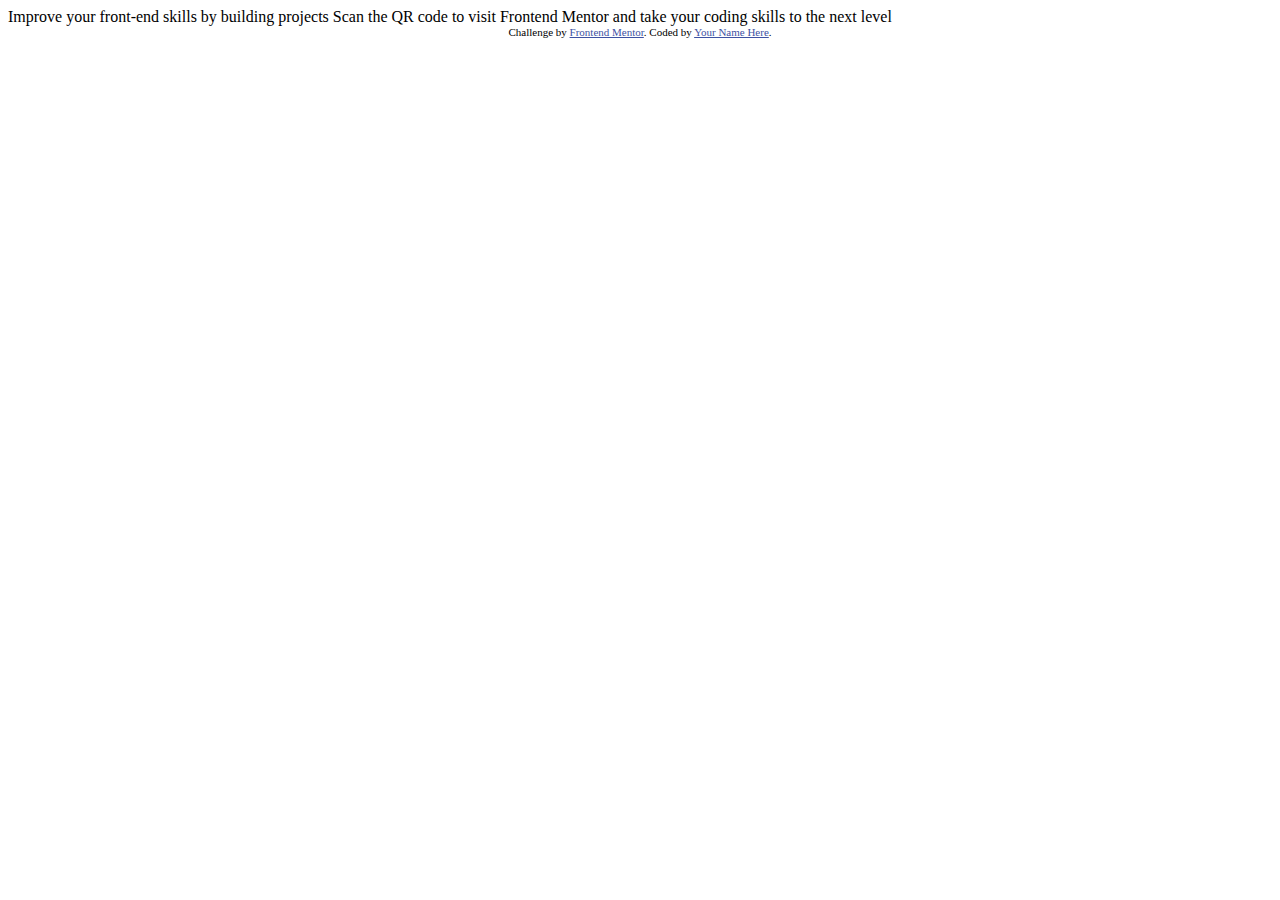
==== challenger02/index.html @ 76127e18 "New challenger02" ====
<!DOCTYPE html>
<html lang="en">
<head>
  <meta charset="UTF-8">
  <meta name="viewport" content="width=device-width, initial-scale=1.0"> <!-- displays site properly based on user's device -->

  <link rel="icon" type="image/png" sizes="32x32" href="./images/favicon-32x32.png">
  
  <title>Frontend Mentor | QR code component</title>

  <!-- Feel free to remove these styles or customise in your own stylesheet 👍 -->
  <style>
    .attribution { font-size: 11px; text-align: center; }
    .attribution a { color: hsl(228, 45%, 44%); }
  </style>
</head>
<body>

  Improve your front-end skills by building projects

  Scan the QR code to visit Frontend Mentor and take your coding skills to the next level
  
  <div class="attribution">
    Challenge by <a href="https://www.frontendmentor.io?ref=challenge" target="_blank">Frontend Mentor</a>. 
    Coded by <a href="#">Your Name Here</a>.
  </div>
</body>
</html>
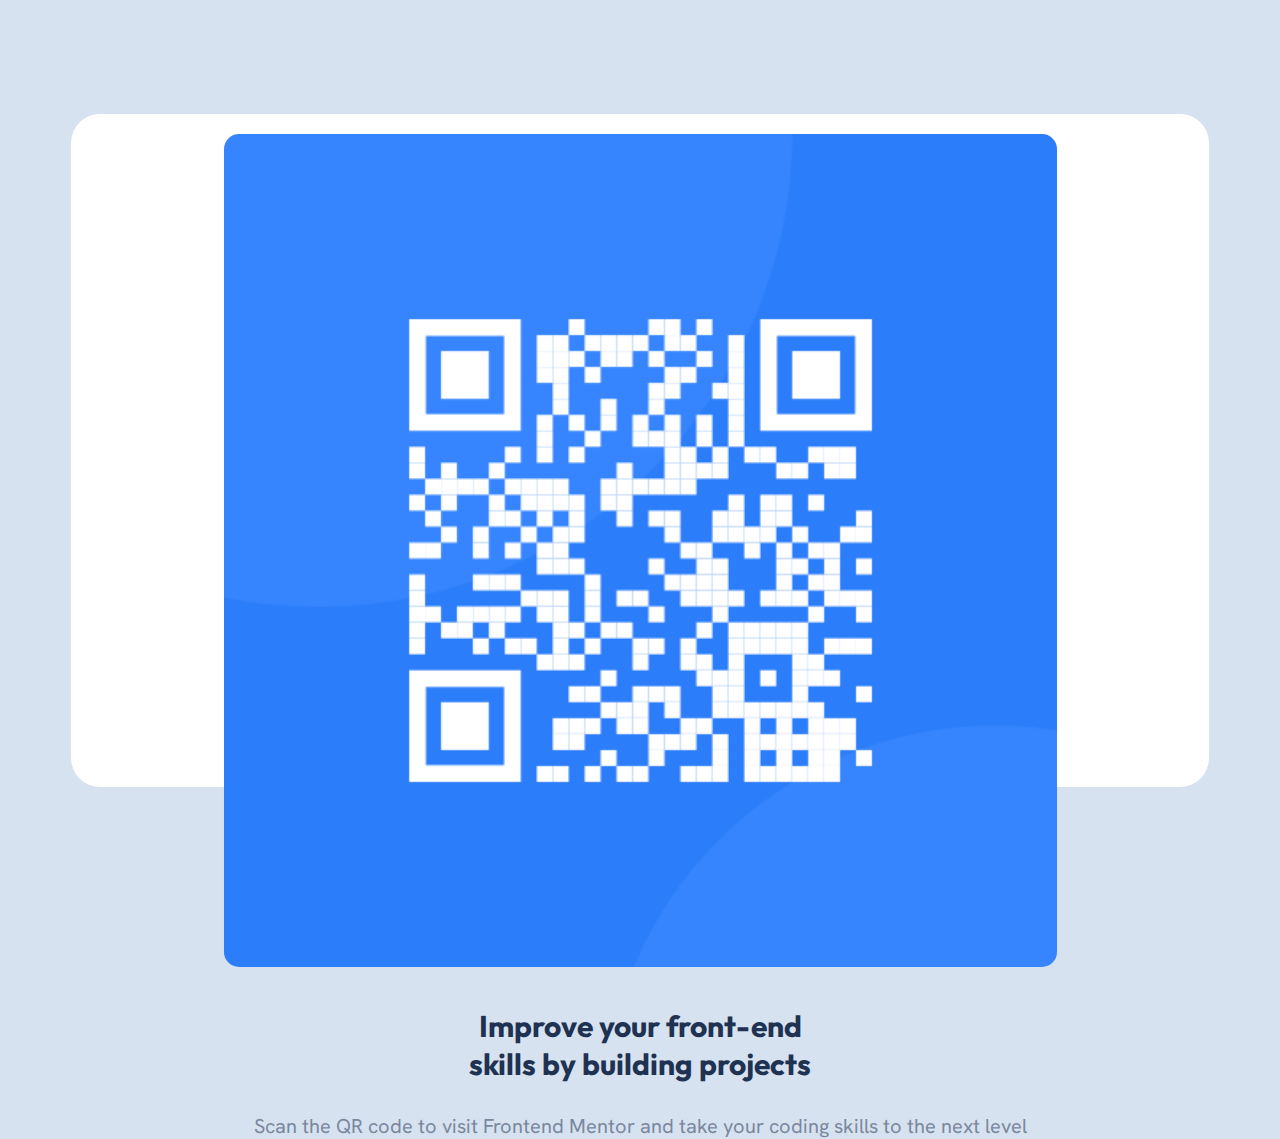
==== commit 0fc07ab8: "challenger02 site em andamento" ====
--- a/challenger02/index.html
+++ b/challenger02/index.html
@@ -1,28 +1,30 @@
 <!DOCTYPE html>
 <html lang="en">
+
 <head>
   <meta charset="UTF-8">
-  <meta name="viewport" content="width=device-width, initial-scale=1.0"> <!-- displays site properly based on user's device -->
-
+  <meta name="viewport" content="width=device-width, initial-scale=1.0">
+  <!-- displays site properly based on user's device -->
   <link rel="icon" type="image/png" sizes="32x32" href="./images/favicon-32x32.png">
-  
   <title>Frontend Mentor | QR code component</title>
-
   <!-- Feel free to remove these styles or customise in your own stylesheet 👍 -->
-  <style>
-    .attribution { font-size: 11px; text-align: center; }
-    .attribution a { color: hsl(228, 45%, 44%); }
-  </style>
+  <link rel="stylesheet" href="estilos/style.css">
+  <link rel="stylesheet" href="estilos/midia-query.css">
 </head>
 <body>
+  <section class="content">
+    <main>
+      <section class="qr-code">
+          <img src="images/image-qr-code.png" alt="">
 
-  Improve your front-end skills by building projects
+        </section>
+      <article>
+        <h1>Improve your front-end <br> skills by building projects</h1>
+        <p>Scan the QR code to visit Frontend  Mentor and take your coding skills to  the next level</p>
+            </main>
+      </article>
+  </section>
+ 
+</body>
 
-  Scan the QR code to visit Frontend Mentor and take your coding skills to the next level
-  
-  <div class="attribution">
-    Challenge by <a href="https://www.frontendmentor.io?ref=challenge" target="_blank">Frontend Mentor</a>. 
-    Coded by <a href="#">Your Name Here</a>.
-  </div>
-</body>
 </html>--- a/challenger02/estilos/style.css
+++ b/challenger02/estilos/style.css
@@ -0,0 +1,81 @@
+@charset "UTF-8";
+
+@import url('https://fonts.googleapis.com/css2?family=Hanken+Grotesk:wght@600&family=Outfit&display=swap');
+
+:root {
+    --color-white:hsl(0, 0%, 100%);
+
+    --color-light-gray:hsl(212, 45%, 89%);
+
+    --color-grayish-blue:hsl(220, 15%, 55%);
+
+    --color-dark-blue:hsl(218, 44%, 22%);
+   
+    --weights: 400, 700;
+
+    --font-size: (paragraph): 15px;
+}
+
+* {
+    padding: 0px;
+    margin: 0px;
+    box-sizing: border-box;
+}
+
+body{
+    display: flex;
+    align-items: center;
+    align-content: center;
+    width: 100vw;
+    height: 100vh;
+    background-color: var(--color-light-gray);
+    justify-content: center;
+
+
+}
+
+.content{
+    padding: 20px;
+    background-color: var(--color-white);
+    display: flex;
+    border-radius: 30px;
+    border: 1px solid var(--color-light-gray);
+    width: 89%;
+    height: 75%;
+    justify-content: center;
+    
+    
+}
+img{
+    border-radius: 15px;
+    width: 100%;
+    height: 95%;
+}
+section.qr-code{
+    display: flex;
+    align-items:center;
+    justify-content: center;
+    
+}
+h1{
+    margin-top: 40px;
+    color: var(--color-dark-blue);
+    font-family:'Outfit', sans-serif;
+    font-size: 30px;
+    font-weight: 700;
+    text-align: center;
+   
+}
+p{
+    margin: 30px;
+    color: var(--color-grayish-blue);   
+    text-align: center;
+    font-family:'Hanken Grotesk', sans-serif;
+    font-size: 20px;
+    font-weight: 400;
+}
+
+article{
+   
+
+}
--- a/challenger02/estilos/midia-query.css
+++ b/challenger02/estilos/midia-query.css
@@ -0,0 +1,9 @@
+@charset "UTF-8";
+
+@media screen and (min-width: 575px) {
+
+    
+
+
+    
+}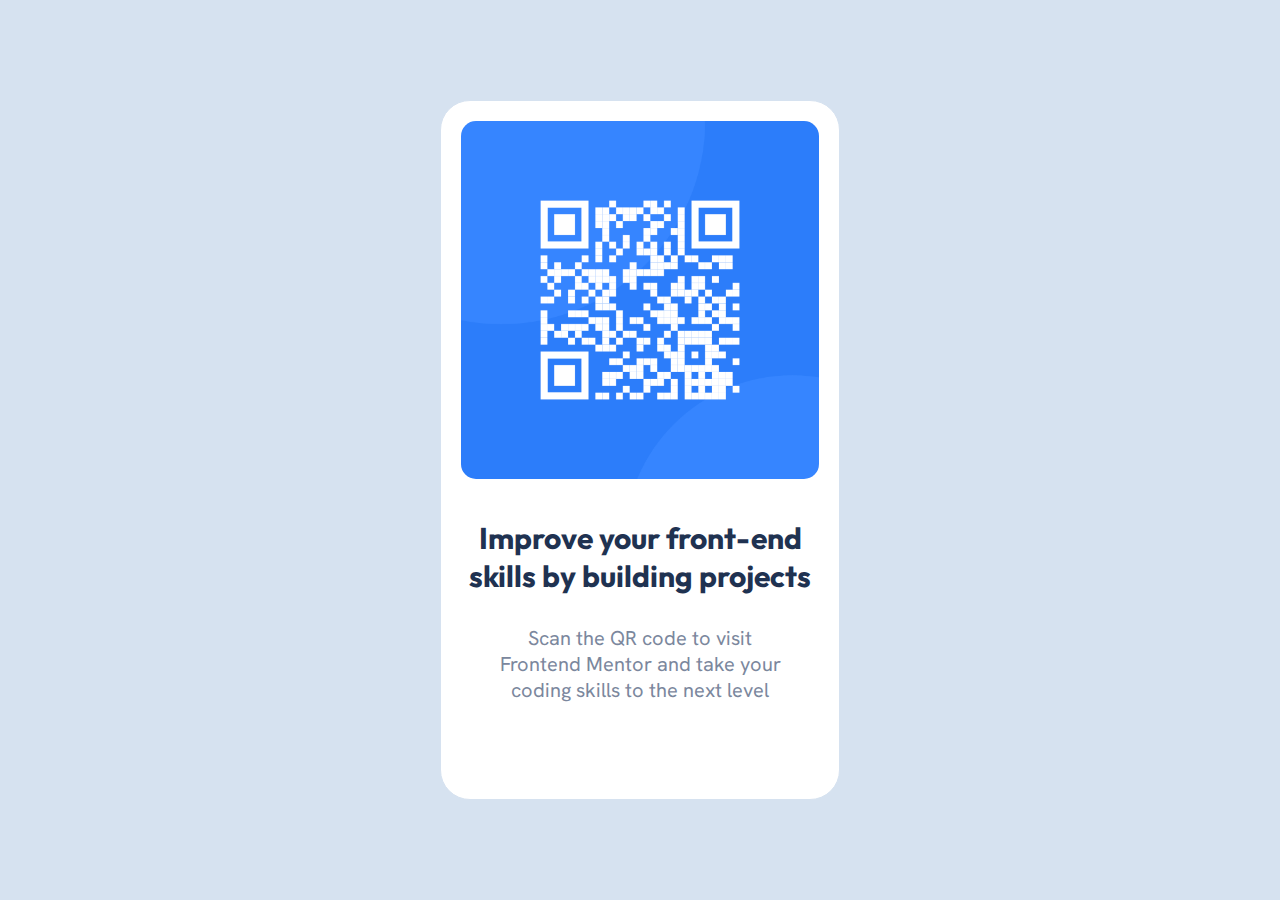
==== commit 57fbb31f: "Resultado final" ====
--- a/challenger02/index.html
+++ b/challenger02/index.html
@@ -24,7 +24,6 @@
             </main>
       </article>
   </section>
- 
 </body>
 
 </html>--- a/challenger02/estilos/style.css
+++ b/challenger02/estilos/style.css
@@ -22,6 +22,8 @@
     box-sizing: border-box;
 }
 
+
+
 body{
     display: flex;
     align-items: center;
@@ -35,13 +37,14 @@
 }
 
 .content{
+    
     padding: 20px;
-    background-color: var(--color-white);
+    background-color:var(--color-white);
     display: flex;
     border-radius: 30px;
     border: 1px solid var(--color-light-gray);
-    width: 89%;
-    height: 75%;
+    width: 400px;
+    height: 700px;
     justify-content: center;
     
     
